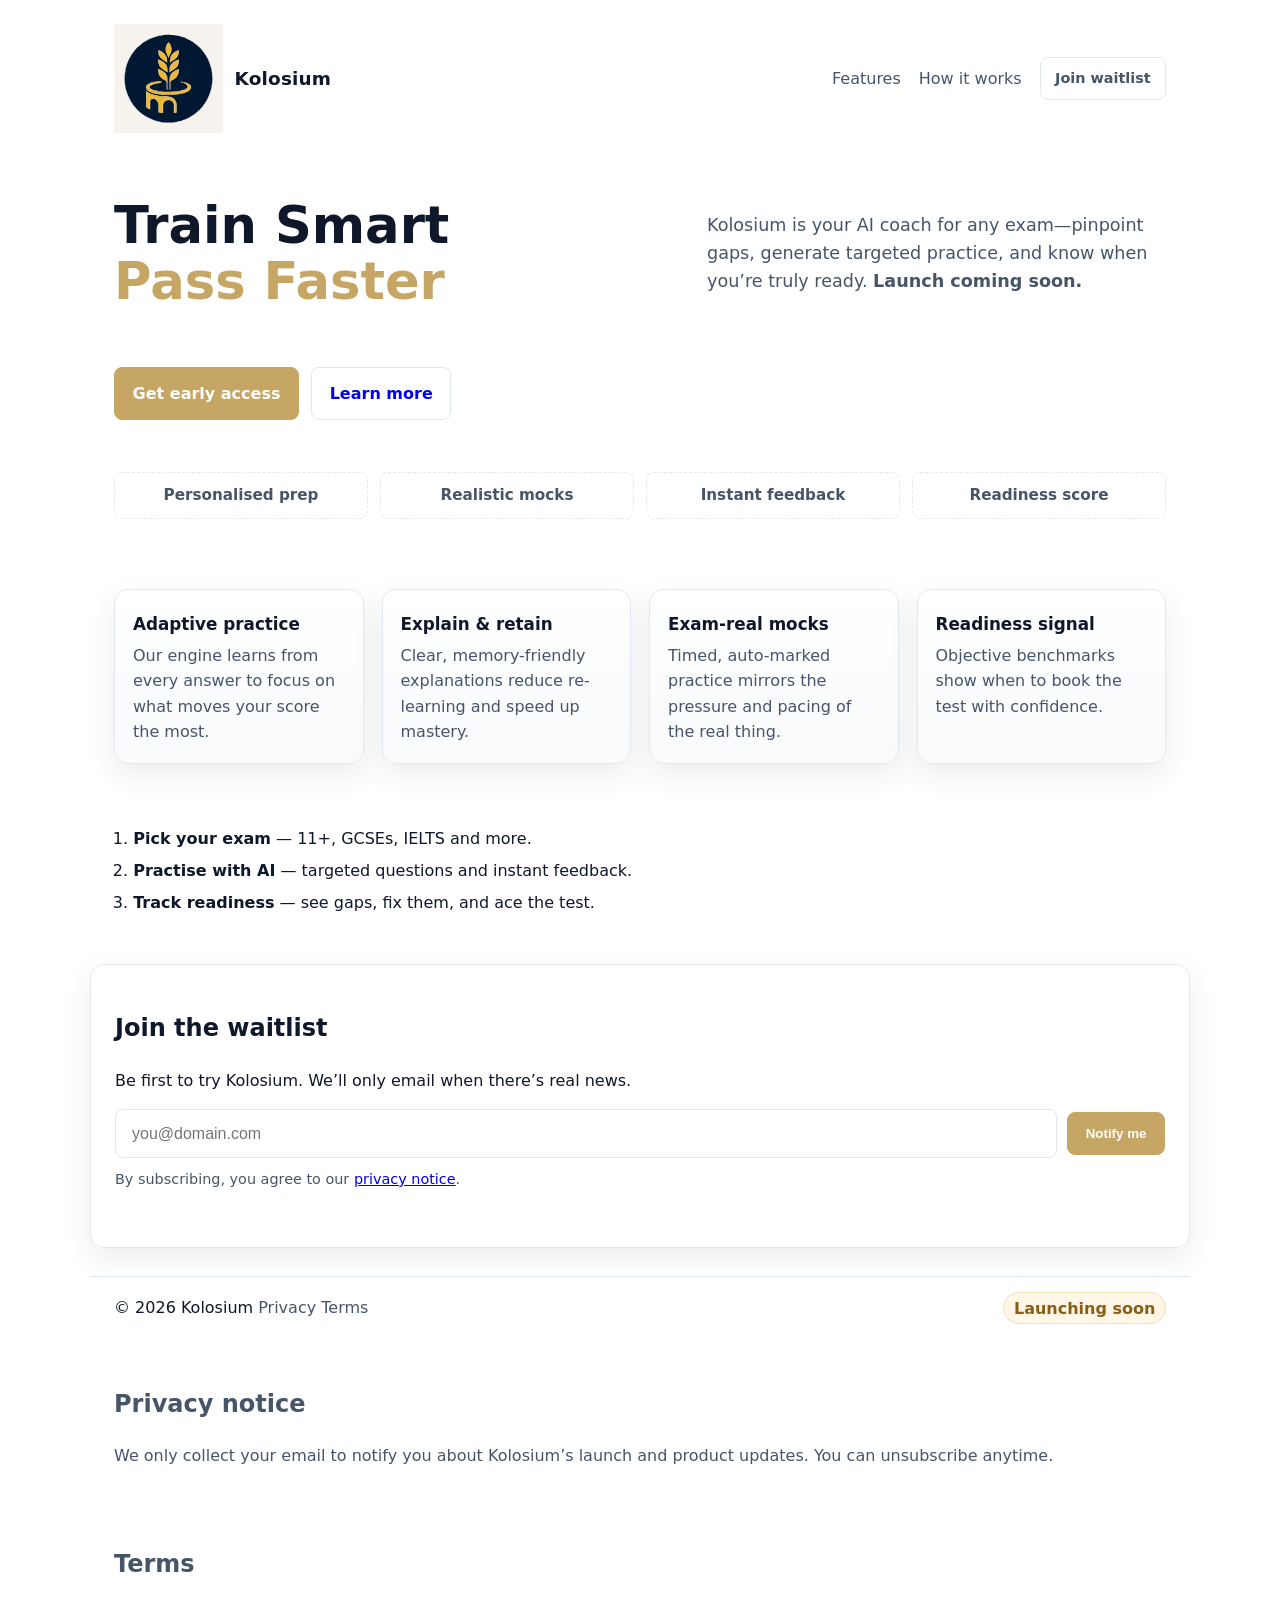
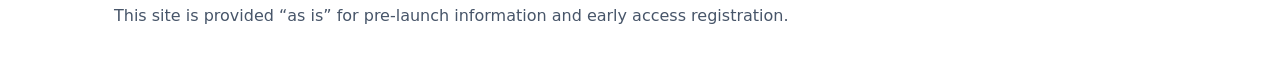
==== index.html @ 3945219e "Landing page" ====
<!doctype html>
<html lang="en">
<head>
    <meta charset="utf-8" />
    <meta name="viewport" content="width=device-width, initial-scale=1" />
    <title>Kolosium — Your AI Coach for Any Exam</title>
    <meta name="description" content="Kolosium is an AI-powered learning arena for exam prep—personalised practice, realistic mocks, instant feedback, and readiness scores. Launching soon." />

    <!-- Open Graph -->
    <meta property="og:title" content="Kolosium — Your AI Coach for Any Exam" />
    <meta property="og:description" content="Adaptive practice, instant feedback, and readiness scores that tell you when to book the test." />
    <meta property="og:type" content="website" />
    <meta property="og:url" content="https://kolosium.com" />
    <meta property="og:image" content="assets/og-cover.png" />

    <!-- Twitter -->
    <meta name="twitter:card" content="summary_large_image" />
    <meta name="twitter:title" content="Kolosium — Your AI Coach for Any Exam" />
    <meta name="twitter:description" content="Practise exactly what moves the score. Launch coming soon." />
    <meta name="twitter:image" content="assets/og-cover.png" />

    <!-- PWA basics (optional icons can be added later) -->
    <link rel="icon" href="assets/favicon.svg" type="image/svg+xml" />
    <link rel="apple-touch-icon" href="assets/icon-192.png" />
    <meta name="theme-color" content="#0f172a" />

    <link rel="preload" href="assets/inter-var.woff2" as="font" type="font/woff2" crossorigin>
    <link rel="stylesheet" href="assets/style.css" />
    <script defer src="assets/app.js"></script>
</head>
<body>
<header class="site-header container">
    <a class="brand" href="#" aria-label="Kolosium home">
        <!-- Inline wheat + arena (Colosseum) inspired icon -->
        <img rel="icon" src="assets/favicon.svg"  alt="logo"/>

        <span class="wordmark">Kolosium</span>
    </a>
    <nav class="nav">
        <a href="#features">Features</a>
        <a href="#how">How it works</a>
        <a href="#waitlist" class="btn sm">Join waitlist</a>
    </nav>
</header>

<main>
    <!-- Hero -->
    <section class="hero container">
        <h1>Train Smart <span class="accent"><br>Pass Faster</span></h1>
        <p class="lead">
            Kolosium is your AI coach for any exam—pinpoint gaps, generate targeted practice, and know when you’re truly ready.
            <strong>Launch coming soon.</strong>
        </p>
        <div class="cta">
            <a class="btn primary" href="#waitlist">Get early access</a>
            <a class="btn ghost" href="#features">Learn more</a>
        </div>
<!--        <figure class="hero-visual" aria-hidden="true">-->
<!--            <img src="assets/hero-illustration.jpg" alt="" loading="lazy" />-->
<!--        </figure>-->
    </section>

    <!-- Trust mini-strip -->
    <section class="strip container" aria-label="Highlights">
        <div>Personalised prep</div>
        <div>Realistic mocks</div>
        <div>Instant feedback</div>
        <div>Readiness score</div>
    </section>

    <!-- Features -->
    <section id="features" class="features container">
        <article>
            <h3>Adaptive practice</h3>
            <p>Our engine learns from every answer to focus on what moves your score the most.</p>
        </article>
        <article>
            <h3>Explain & retain</h3>
            <p>Clear, memory-friendly explanations reduce re-learning and speed up mastery.</p>
        </article>
        <article>
            <h3>Exam-real mocks</h3>
            <p>Timed, auto-marked practice mirrors the pressure and pacing of the real thing.</p>
        </article>
        <article>
            <h3>Readiness signal</h3>
            <p>Objective benchmarks show when to book the test with confidence.</p>
        </article>
    </section>

    <!-- How it works -->
    <section id="how" class="how container">
        <ol>
            <li><strong>Pick your exam</strong> — 11+, GCSEs, IELTS and more.</li>
            <li><strong>Practise with AI</strong> — targeted questions and instant feedback.</li>
            <li><strong>Track readiness</strong> — see gaps, fix them, and ace the test.</li>
        </ol>
    </section>

    <!-- Waitlist -->
    <section id="waitlist" class="waitlist container">
        <h2>Join the waitlist</h2>
        <p>Be first to try Kolosium. We’ll only email when there’s real news.</p>

        <!-- Replace FORM_ENDPOINT with your Formspree/Pages-compatible endpoint -->
        <form id="waitlist-form" action="https://formspree.io/f/FORM_ENDPOINT" method="POST">
            <label class="sr-only" for="email">Email</label>
            <input id="email" name="email" type="email" required placeholder="you@domain.com" autocomplete="email" />
            <button class="btn primary" type="submit">Notify me</button>
            <p class="form-note">By subscribing, you agree to our <a href="#privacy">privacy notice</a>.</p>
            <p id="form-status" role="status" class="status" aria-live="polite"></p>
        </form>
    </section>
</main>

<footer class="site-footer container">
    <div class="left">
        <span>© <span id="year"></span> Kolosium</span>
        <a href="#privacy">Privacy</a>
        <a href="#terms">Terms</a>
    </div>
    <div class="right">
        <span class="tag">Launching soon</span>
    </div>
</footer>

<!-- Minimal privacy/terms anchors -->
<section id="privacy" class="legal container">
    <h2>Privacy notice</h2>
    <p>We only collect your email to notify you about Kolosium’s launch and product updates. You can unsubscribe anytime.</p>
</section>
<section id="terms" class="legal container">
    <h2>Terms</h2>
    <p>This site is provided “as is” for pre-launch information and early access registration.</p>
</section>
</body>
</html>
---- assets/style.css ----
/* Variable font (Inter) optional preload in HTML */
@font-face {
  font-family: "Inter";
  src: url("inter-var.woff2") format("woff2-variations");
  font-weight: 100 900;
  font-style: normal;
  font-display: swap;
}

:root{
  --bg:#ffffff;
  --ink:#0f172a;        /* slate-900 */
  --muted:#475569;      /* slate-600 */
  --line:#e2e8f0;       /* slate-200 */
  --brand:#C6A664;      /* gold-600 */
  --gold:#c08a2b;       /* wheat accent */
  --radius:14px;
  --shadow:0 10px 30px rgba(2,6,23,.08);
}

*{box-sizing:border-box}
html,body{height:100%}
body{
  margin:0;
  font-family: Inter, system-ui, -apple-system, Segoe UI, Roboto, Arial, sans-serif;
  color:var(--ink);
  background:var(--bg);
  line-height:1.6;
}

.container{width:min(1100px, 92vw); margin-inline:auto; padding:24px}

.site-header{display:flex; align-items:center; justify-content:space-between; gap:16px}
.brand{display:flex; align-items:center; gap:12px; text-decoration:none; color:inherit}
.logo{display:block}
.wordmark{font-weight:800; letter-spacing:.2px; font-size:1.15rem}

.nav{display:flex; gap:18px; align-items:center}
.nav a{color:var(--muted); text-decoration:none}
.nav a:hover{color:var(--ink)}
.btn{
  --btn-bg:transparent; --btn-ink:var(--ink); --btn-border:var(--line);
  display:inline-flex; align-items:center; justify-content:center; gap:.5rem;
  padding:.8rem 1.1rem; border-radius:calc(var(--radius) - 6px);
  border:1px solid var(--btn-border); text-decoration:none; font-weight:600;
}
.btn.sm{padding:.55rem .9rem; font-size:.9rem}
.btn.primary{--btn-bg:var(--brand); --btn-ink:white; --btn-border:var(--brand); background:var(--btn-bg); color:var(--btn-ink)}
.btn.primary:hover{filter:saturate(1.1) brightness(1.02)}
.btn.ghost{background:transparent}

.hero{
  display:grid; grid-template-columns: 1.1fr .9fr; gap:32px; align-items:center;
  padding-top:28px; padding-bottom:10px;
}
.hero h1{font-size:clamp(2rem, 4.3vw, 3.2rem); line-height:1.1; margin:12px 0}
.hero .accent{color:var(--brand)}
.lead{color:var(--muted); font-size:1.1rem}
.cta{display:flex; gap:12px; margin-top:14px}
.hero-visual{margin:0}
.hero-visual img{width:100%; height:auto; border-radius:var(--radius); box-shadow:var(--shadow); border:1px solid var(--line)}

.strip{
  display:grid; grid-template-columns: repeat(4, 1fr);
  gap:12px; margin-top:18px; margin-bottom:10px;
}
.strip > div{
  border:1px dashed var(--line); border-radius:calc(var(--radius) - 6px);
  padding:10px 12px; color:var(--muted); text-align:center; font-weight:600; font-size:.95rem;
}

.features{
  display:grid; grid-template-columns: repeat(4, 1fr); gap:18px; margin-top:22px;
}
.features article{
  padding:18px; border:1px solid var(--line); border-radius:var(--radius); box-shadow:var(--shadow);
  background:linear-gradient(180deg, #fff, #f8fafc);
}
.features h3{margin:.2rem 0 .3rem; font-size:1.05rem}
.features p{color:var(--muted); margin:0}

.how{margin-top:8px}
.how ol{margin:0; padding-left:1.2rem}
.how li{margin:.4rem 0}

.waitlist{
  margin-top:18px; padding:24px; border:1px solid var(--line); border-radius:var(--radius); box-shadow:var(--shadow);
}
.waitlist form{display:flex; flex-wrap:wrap; gap:10px; align-items:center}
.waitlist input{
  flex:1 1 280px; padding:.9rem 1rem; border-radius:calc(var(--radius) - 6px);
  border:1px solid var(--line); outline:0; font-size:1rem;
}
.waitlist input:focus{border-color:var(--brand); box-shadow:0 0 0 3px rgba(37,99,235,.15)}
.form-note{margin:0; font-size:.9rem; color:var(--muted); flex-basis:100%}
.status{margin:.2rem 0 0; min-height:1.2rem; font-size:.95rem}
.status.ok{color:#0a7d2b}
.status.err{color:#b42318}

.site-footer{
  display:flex; justify-content:space-between; align-items:center; gap:12px;
  border-top:1px solid var(--line); margin-top:28px; padding-top:18px;
}
.site-footer a{color:var(--muted); text-decoration:none}
.site-footer a:hover{color:var(--ink)}
.tag{background:#fef7e8; color:#8b5e18; padding:.35rem .6rem; border-radius:999px; font-weight:700; border:1px solid #f3e3bf}

.legal{padding-block:20px; color:var(--muted)}
.sr-only{position:absolute!important;width:1px;height:1px;padding:0;margin:-1px;overflow:hidden;clip:rect(0,0,0,0);border:0}

@media (max-width: 900px){
  .hero{grid-template-columns: 1fr; text-align:center}
  .cta{justify-content:center}
  .strip{grid-template-columns: 1fr 1fr}
  .features{grid-template-columns: 1fr 1fr}
  .site-header{flex-wrap:wrap}
}
@media (max-width: 560px){
  .features{grid-template-columns: 1fr}
  .strip{grid-template-columns: 1fr}
}
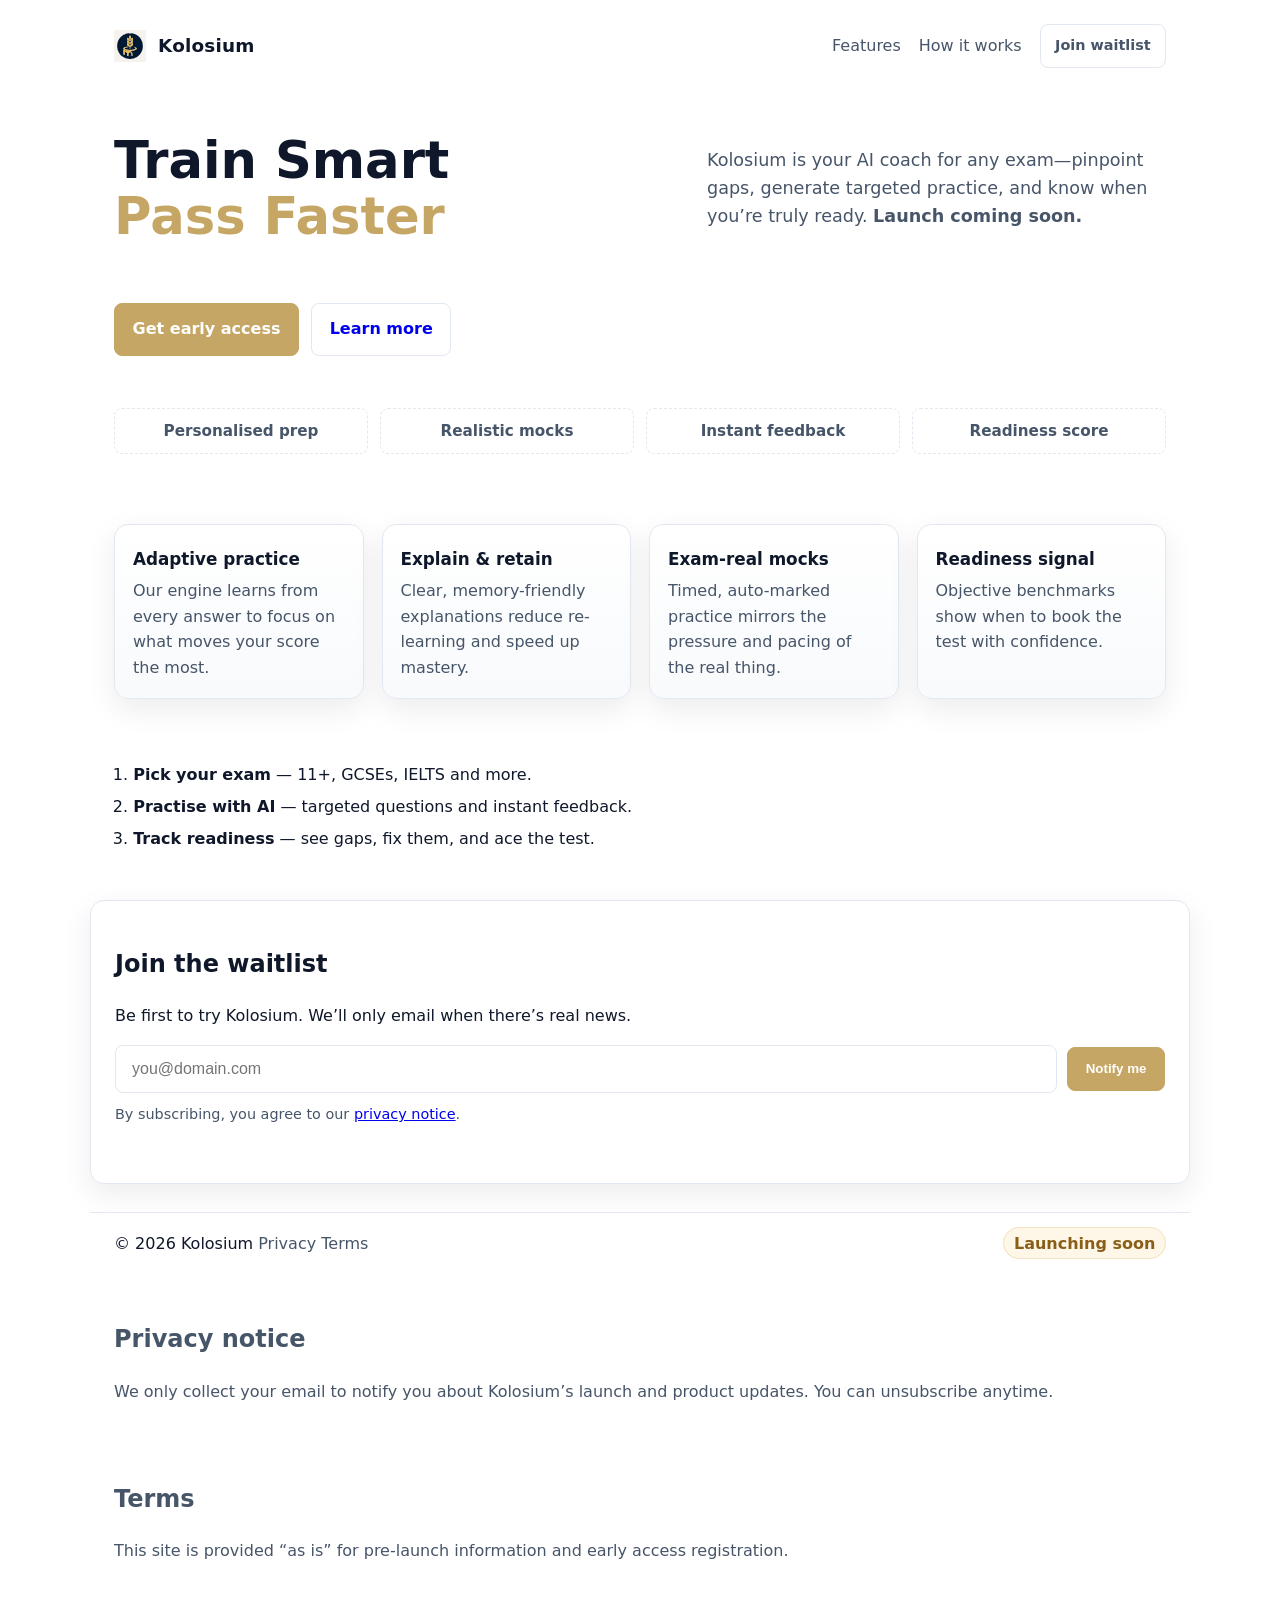
==== commit b6329006: "Adapt Kolosium favico for mobile devices" ====
--- a/index.html
+++ b/index.html
@@ -19,9 +19,10 @@
     <meta name="twitter:description" content="Practise exactly what moves the score. Launch coming soon." />
     <meta name="twitter:image" content="assets/og-cover.png" />
 
-    <!-- PWA basics (optional icons can be added later) -->
+    <!-- PWA basics and mobile favicons -->
     <link rel="icon" href="assets/favicon.svg" type="image/svg+xml" />
-    <link rel="apple-touch-icon" href="assets/icon-192.png" />
+    <link rel="icon" href="assets/favicon.svg" type="image/svg+xml" sizes="any" />
+    <link rel="apple-touch-icon" href="assets/favicon.svg" />
     <meta name="theme-color" content="#0f172a" />
 
     <link rel="preload" href="assets/inter-var.woff2" as="font" type="font/woff2" crossorigin>
--- a/assets/style.css
+++ b/assets/style.css
@@ -30,9 +30,22 @@
 
 .container{width:min(1100px, 92vw); margin-inline:auto; padding:24px}
 
+/* Improved mobile viewport handling */
+@media (max-width: 768px) {
+  html {
+    -webkit-text-size-adjust: 100%;
+    -ms-text-size-adjust: 100%;
+  }
+  
+  body {
+    -webkit-font-smoothing: antialiased;
+    -moz-osx-font-smoothing: grayscale;
+  }
+}
+
 .site-header{display:flex; align-items:center; justify-content:space-between; gap:16px}
 .brand{display:flex; align-items:center; gap:12px; text-decoration:none; color:inherit}
-.logo{display:block}
+.brand img{width:32px; height:32px; display:block}
 .wordmark{font-weight:800; letter-spacing:.2px; font-size:1.15rem}
 
 .nav{display:flex; gap:18px; align-items:center}
@@ -43,6 +56,9 @@
   display:inline-flex; align-items:center; justify-content:center; gap:.5rem;
   padding:.8rem 1.1rem; border-radius:calc(var(--radius) - 6px);
   border:1px solid var(--btn-border); text-decoration:none; font-weight:600;
+  transition: all 0.2s ease;
+  cursor: pointer;
+  min-height: 44px; /* Touch-friendly minimum */
 }
 .btn.sm{padding:.55rem .9rem; font-size:.9rem}
 .btn.primary{--btn-bg:var(--brand); --btn-ink:white; --btn-border:var(--brand); background:var(--btn-bg); color:var(--btn-ink)}
@@ -90,6 +106,8 @@
 .waitlist input{
   flex:1 1 280px; padding:.9rem 1rem; border-radius:calc(var(--radius) - 6px);
   border:1px solid var(--line); outline:0; font-size:1rem;
+  transition: border-color 0.2s ease, box-shadow 0.2s ease;
+  min-height: 44px; /* Touch-friendly */
 }
 .waitlist input:focus{border-color:var(--brand); box-shadow:0 0 0 3px rgba(37,99,235,.15)}
 .form-note{margin:0; font-size:.9rem; color:var(--muted); flex-basis:100%}
@@ -108,14 +126,233 @@
 .legal{padding-block:20px; color:var(--muted)}
 .sr-only{position:absolute!important;width:1px;height:1px;padding:0;margin:-1px;overflow:hidden;clip:rect(0,0,0,0);border:0}
 
-@media (max-width: 900px){
-  .hero{grid-template-columns: 1fr; text-align:center}
-  .cta{justify-content:center}
-  .strip{grid-template-columns: 1fr 1fr}
-  .features{grid-template-columns: 1fr 1fr}
-  .site-header{flex-wrap:wrap}
-}
-@media (max-width: 560px){
-  .features{grid-template-columns: 1fr}
-  .strip{grid-template-columns: 1fr}
-}
+/* Mobile-first responsive design */
+@media (max-width: 768px) {
+  .container {
+    padding: 16px;
+  }
+  
+  /* Header mobile optimization */
+  .site-header {
+    flex-wrap: wrap;
+    gap: 12px;
+  }
+  
+  .nav {
+    gap: 12px;
+    flex-wrap: wrap;
+  }
+  
+  .nav a {
+    font-size: 0.9rem;
+  }
+  
+  .btn.sm {
+    padding: 0.5rem 0.8rem;
+    font-size: 0.85rem;
+  }
+  
+  .brand img {
+    width: 28px;
+    height: 28px;
+  }
+  
+  /* Hero section mobile */
+  .hero {
+    grid-template-columns: 1fr;
+    text-align: center;
+    gap: 24px;
+    padding-top: 20px;
+    padding-bottom: 16px;
+  }
+  
+  .hero h1 {
+    font-size: clamp(1.8rem, 6vw, 2.5rem);
+    margin: 8px 0;
+  }
+  
+  .lead {
+    font-size: 1rem;
+    line-height: 1.5;
+  }
+  
+  .cta {
+    justify-content: center;
+    flex-direction: column;
+    gap: 10px;
+    margin-top: 20px;
+  }
+  
+  .btn {
+    padding: 0.9rem 1.2rem;
+    font-size: 1rem;
+    min-height: 44px; /* Touch-friendly */
+    width: 100%;
+    max-width: 280px;
+  }
+  
+  /* Trust strip mobile */
+  .strip {
+    grid-template-columns: 1fr 1fr;
+    gap: 8px;
+    margin-top: 16px;
+    margin-bottom: 16px;
+  }
+  
+  .strip > div {
+    padding: 8px 10px;
+    font-size: 0.85rem;
+  }
+  
+  /* Features mobile */
+  .features {
+    grid-template-columns: 1fr;
+    gap: 16px;
+    margin-top: 20px;
+  }
+  
+  .features article {
+    padding: 16px;
+  }
+  
+  .features h3 {
+    font-size: 1rem;
+  }
+  
+  /* How it works mobile */
+  .how {
+    margin-top: 16px;
+  }
+  
+  .how ol {
+    padding-left: 1rem;
+  }
+  
+  .how li {
+    margin: 0.5rem 0;
+    line-height: 1.5;
+  }
+  
+  /* Waitlist form mobile */
+  .waitlist {
+    margin-top: 16px;
+    padding: 20px;
+  }
+  
+  .waitlist form {
+    flex-direction: column;
+    gap: 12px;
+  }
+  
+  .waitlist input {
+    flex: none;
+    width: 100%;
+    padding: 0.9rem 1rem;
+    font-size: 1rem;
+    min-height: 44px; /* Touch-friendly */
+  }
+  
+  .waitlist .btn {
+    width: 100%;
+    max-width: none;
+  }
+  
+  .form-note {
+    text-align: center;
+    font-size: 0.85rem;
+  }
+  
+  /* Footer mobile */
+  .site-footer {
+    flex-direction: column;
+    text-align: center;
+    gap: 16px;
+    margin-top: 24px;
+    padding-top: 16px;
+  }
+  
+  .site-footer .left {
+    display: flex;
+    flex-direction: column;
+    gap: 8px;
+  }
+  
+  .site-footer .right {
+    order: -1;
+  }
+  
+  /* Legal sections mobile */
+  .legal {
+    padding-block: 16px;
+  }
+}
+
+@media (max-width: 480px) {
+  .container {
+    padding: 12px;
+  }
+  
+  .site-header {
+    flex-direction: column;
+    align-items: center;
+    gap: 16px;
+  }
+  
+  .nav {
+    justify-content: center;
+  }
+  
+  .hero h1 {
+    font-size: clamp(1.6rem, 8vw, 2.2rem);
+  }
+  
+  .lead {
+    font-size: 0.95rem;
+  }
+  
+  .strip {
+    grid-template-columns: 1fr;
+    gap: 6px;
+  }
+  
+  .strip > div {
+    padding: 6px 8px;
+    font-size: 0.8rem;
+  }
+  
+  .features article {
+    padding: 14px;
+  }
+  
+  .waitlist {
+    padding: 16px;
+  }
+  
+  .btn {
+    padding: 0.8rem 1rem;
+    font-size: 0.95rem;
+  }
+}
+
+/* Landscape mobile optimization */
+@media (max-width: 768px) and (orientation: landscape) {
+  .hero {
+    padding-top: 12px;
+    padding-bottom: 12px;
+  }
+  
+  .hero h1 {
+    font-size: clamp(1.6rem, 4vw, 2.2rem);
+  }
+  
+  .cta {
+    flex-direction: row;
+    justify-content: center;
+    gap: 12px;
+  }
+  
+  .btn {
+    width: auto;
+    min-width: 140px;
+  }
+}
